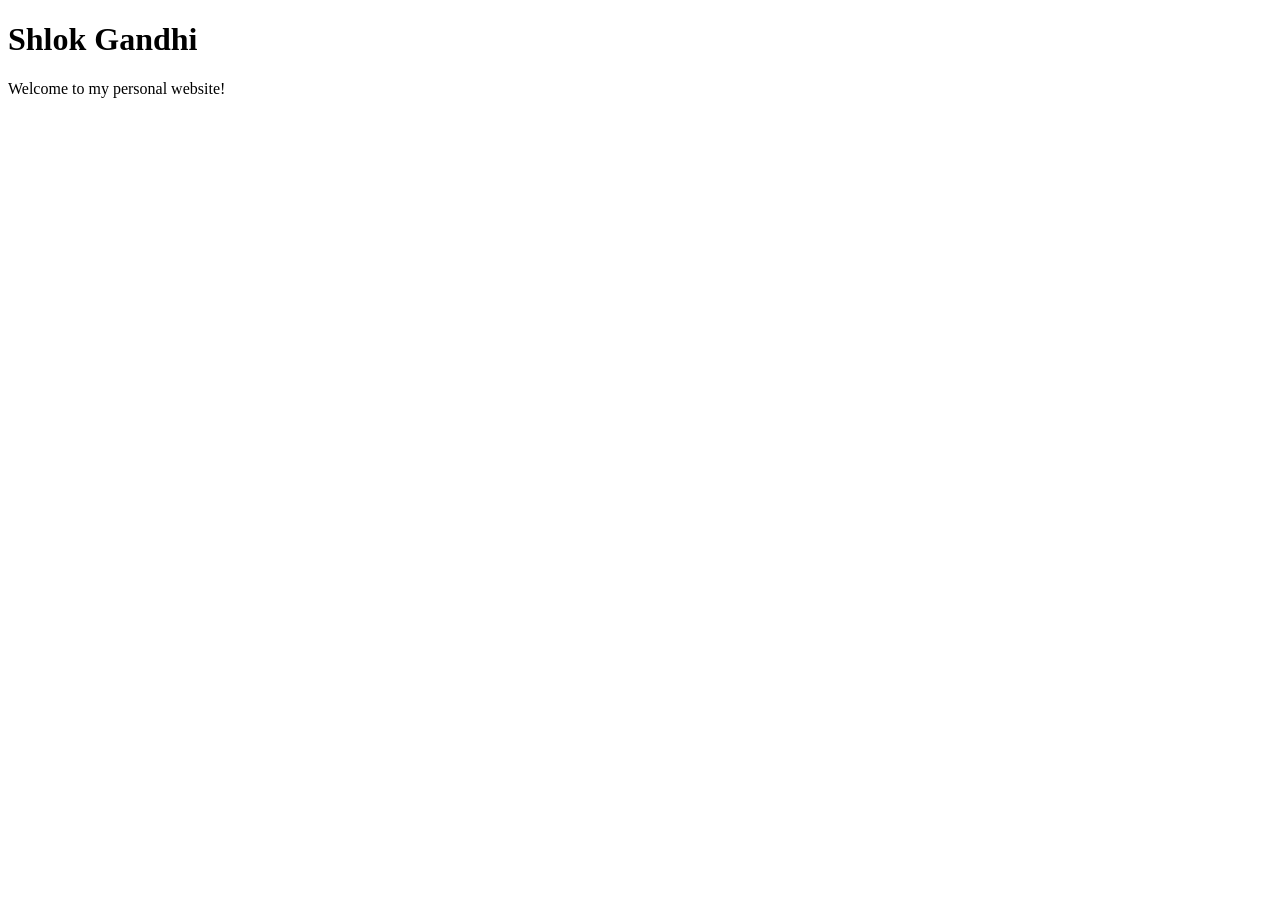
==== docs/index.html @ 64d2976d "Move site into docs" ====
<!DOCTYPE html>
<html lang="en" data-theme="dark">
<head>
  <meta charset="UTF-8" />
  <meta name="viewport" content="width=device-width, initial-scale=1.0" />
  <title>Shlok Gandhi</title>
</head> 

<body>
  <h1>Shlok Gandhi</h1>
  <p>Welcome to my personal website!</p>
</body>
</html>
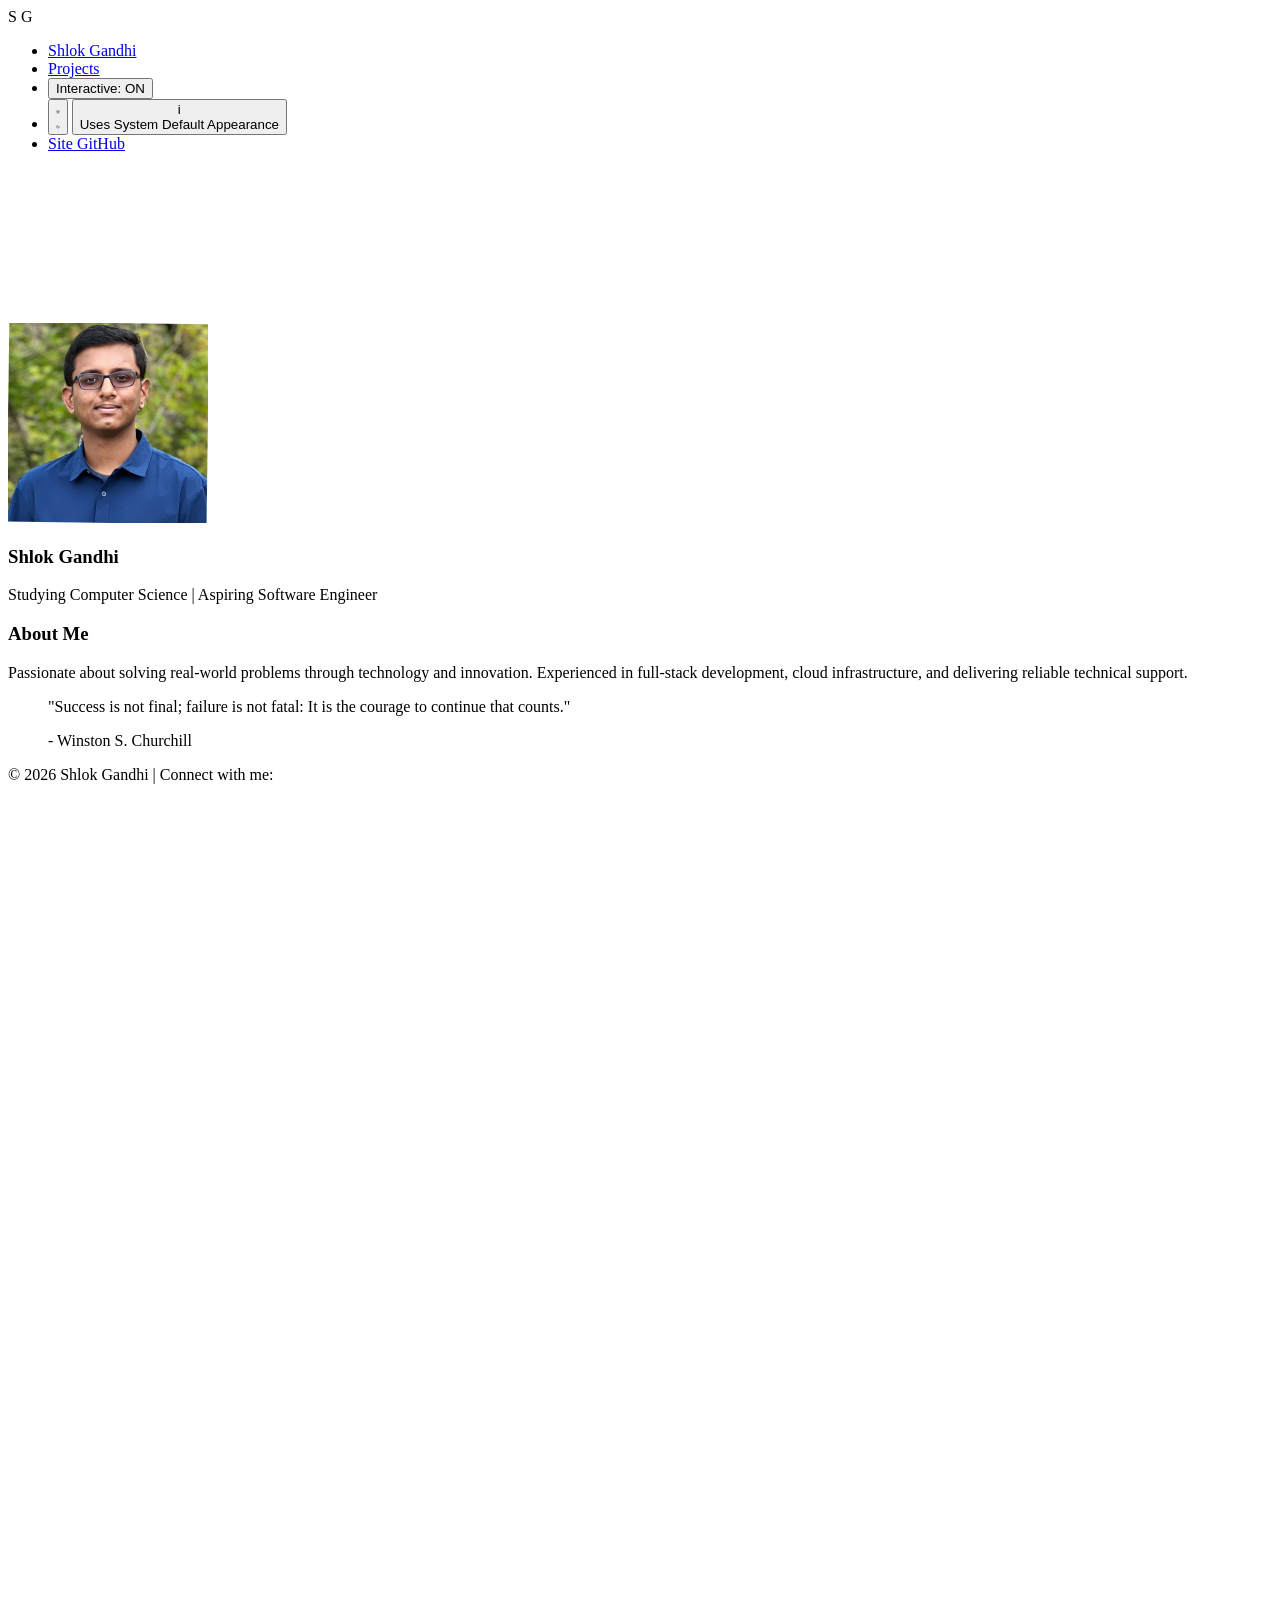
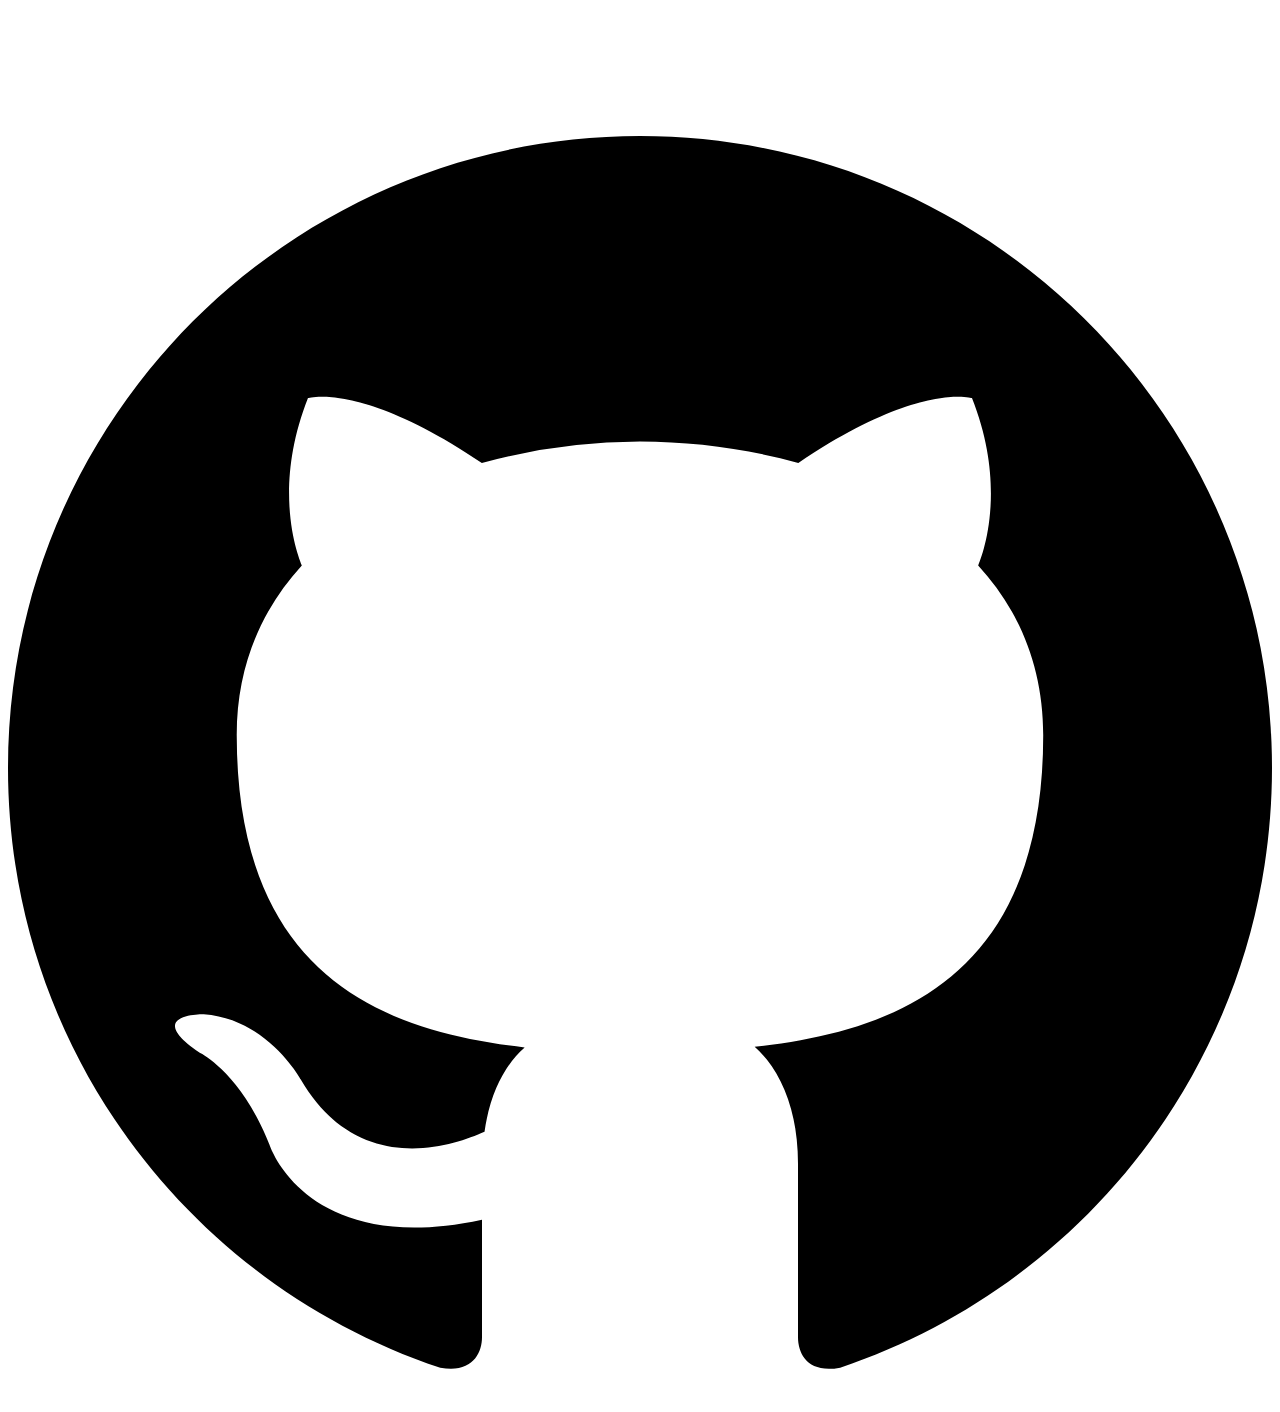
==== commit 1864266c: "update 1 for the website" ====
--- a/docs/index.html
+++ b/docs/index.html
@@ -1,13 +1,153 @@
 <!DOCTYPE html>
-<html lang="en" data-theme="dark">
+<!-- data-theme="light" -->
+<html lang="en" >
 <head>
   <meta charset="UTF-8" />
   <meta name="viewport" content="width=device-width, initial-scale=1.0" />
+  <meta name="color-scheme" content="light dark">
   <title>Shlok Gandhi</title>
+    <!-- Theme sync script (runs immediately, prevents flash) -->
+ <script>
+(() => {
+  const theme = window.matchMedia('(prefers-color-scheme: dark)').matches;
+
+  if (theme) {
+    document.documentElement.setAttribute('data-theme', 'dark');
+  }
+})();
+</script>
+  <link rel="stylesheet" href="./assets/copy_index.css" />
 </head> 
 
-<body>
-  <h1>Shlok Gandhi</h1>
+<body class="about-page">
+
+  <!-- LOADER -->
+  <div id="loader">
+    <div class="loader-letters">
+      <span class="loader-s">S</span>
+      <span class="loader-g">G</span>
+    </div>
+  </div>
+
+  <!-- Nav Bar -->
+  <nav class ="navbar" id="navbar">
+    <ul class="nav-list">
+      <li id="nav-home">
+        <a href="./copy_index.html" title="About Me">
+          Shlok Gandhi</a>
+      </li>
+      <li id="nav-projects">
+        <a href="./copy_projects.html" title="Projects">Projects</a>
+      </li>
+      <li><button class="interactive-toggle" id="interactiveToggle" title="Toggle interactive background"
+        aria-label="Toggle interactive mode">
+        <span class="toggle-text">Interactive: ON</span>
+      </button></li>
+      <!-- THEME TOGGLE (always on top) -->
+      <li class="theme-container">
+        <button class="theme-toggle" id="themeToggle" title="Toggle theme" aria-label="Toggle theme">
+          <svg class="icon-sun" viewBox="0 0 24 24" fill="none" stroke="currentColor" stroke-width="2" stroke-linecap="round" stroke-linejoin="round">
+            <circle cx="12" cy="12" r="5"/>
+            <line x1="12" y1="1" x2="12" y2="3"/><line x1="12" y1="21" x2="12" y2="23"/>
+            <line x1="4.22" y1="4.22" x2="5.64" y2="5.64"/><line x1="18.36" y1="18.36" x2="19.78" y2="19.78"/>
+            <line x1="1" y1="12" x2="3" y2="12"/><line x1="21" y1="12" x2="23" y2="12"/>
+            <line x1="4.22" y1="19.78" x2="5.64" y2="18.36"/><line x1="18.36" y1="5.64" x2="19.78" y2="4.22"/>
+          </svg>
+          <svg class="icon-moon" viewBox="0 0 24 24" fill="none" stroke="currentColor" stroke-width="2" stroke-linecap="round" stroke-linejoin="round">
+            <path d="M21 12.79A9 9 0 1 1 11.21 3 7 7 0 0 0 21 12.79z"/>
+          </svg>
+        </button>
+        <button class="theme-info" id="themeInfo" aria-label="Theme information">
+          <span class="info-icon">i</span>
+          <div class="theme-tooltip">Uses System Default Appearance</div>
+        </button>
+      </li>
+      <li id="nav-repo" class="nav-repo">
+        <a href="https://github.com/shlokgandhi1/shlokgandhi.github.io" title="Repository" target="_blank" rel="noopener noreferrer">Site GitHub</a>
+      </li>
+    </ul>
+  </nav>
+
+  <!-- Main -->
+  <main id="main">
+    <canvas id="bgCanvas"></canvas>
+
+  <!-- hero section -->
+   <section class="hero">
+
+
+    <div class="info-card">
+          <article class="profile-card">
+
+    <div class="profile-content">
+      <div class="profile-img-wrap">
+        <img src="./assets/Shlok Img.png" width="200" height="200" alt="Shlok Gandhi" class="profile-img" />
+      </div>
+
+      <div class="profile-header">
+        <h1 class="profile-name">Shlok Gandhi</h1>
+        <p class="profile-role">Studying Computer Science | Aspiring Software Engineer</p>
+      </div>
+    </div>
+      <h1>About Me</h1>
+      <p class="profile-bio">
+        Passionate about solving real-world problems through technology and innovation.
+        Experienced in full-stack development, cloud infrastructure, and delivering
+        reliable technical support.
+      </p>
+
+
+      <blockquote class="quote">
+        <p>"Success is not final; failure is not fatal: It is the courage to continue that counts."</p>
+        <footer>- Winston S. Churchill</footer>
+      </blockquote>
+    </div>
+
+      </article>
+    </section>
+  </main>
+  <!-- <h1>Shlok Gandhi</h1>
   <p>Welcome to my personal website!</p>
+  <img width="200" height="200" src="./assets/Shlok Img.png" alt="Shlok Gandhi" /> -->
+
+
+<footer class="dock" id="dock">
+  <div class="dock-toggle" id="dockToggle" title="Click to hide/show dock"></div>
+    <div class="dock-shelf hidden" id="dockShelf">
+    <p class="dock-copyright">&copy; 2026 Shlok Gandhi | Connect with me:</p>
+    <div class="dock-item">
+      <a href="https://linkedin.com/in/shlok-gandhi1" target="_blank" rel="noopener noreferrer" title="LinkedIn">
+        <div class="dock-icon dock-icon--linkedin">
+          <svg viewBox="0 0 24 24" fill="#fff" xmlns="http://www.w3.org/2000/svg">
+            <path d="M20.447 20.452h-3.554v-5.569c0-1.328-.027-3.037-1.852-3.037-1.853 0-2.136 1.445-2.136 2.939v5.667H9.351V9h3.414v1.561h.046c.477-.9 1.637-1.85 3.37-1.85 3.601 0 4.267 2.37 4.267 5.455v6.286zM5.337 7.433c-1.144 0-2.063-.926-2.063-2.065 0-1.138.92-2.063 2.063-2.063 1.14 0 2.064.925 2.064 2.063 0 1.139-.925 2.065-2.064 2.065zm1.782 13.019H3.555V9h3.564v11.452zM22.225 0H1.771C.792 0 0 .774 0 1.729v20.542C0 23.227.792 24 1.771 24h20.451C23.2 24 24 23.227 24 22.271V1.729C24 .774 23.2 0 22.222 0h.003z"/>
+          </svg>
+        </div>
+      </a>
+    </div>
+
+    <div class="dock-item">
+      <a href="mailto:shlokgandhi2003@gmail.com" title="Email">
+        <div class="dock-icon dock-icon--email">
+          <svg viewBox="0 0 24 24" fill="#fff" xmlns="http://www.w3.org/2000/svg">
+            <path d="M1.5 8.67v8.58a3 3 0 003 3h15a3 3 0 003-3V8.67l-8.928 5.493a3 3 0 01-3.144 0L1.5 8.67z"/>
+            <path d="M22.5 6.908V6.75a3 3 0 00-3-3h-15a3 3 0 00-3 3v.158l9.714 5.978a1.5 1.5 0 001.572 0L22.5 6.908z"/>
+          </svg>
+        </div>
+      </a>
+    </div>
+
+    <div class="dock-item">
+      <a href="https://github.com/shlokgandhi1" target="_blank" rel="noopener noreferrer" title="GitHub">
+        <div class="dock-icon dock-icon--github">
+          <svg viewBox="0 0 24 24" fill="#000000" xmlns="http://www.w3.org/2000/svg">
+            <path d="M12 0C5.374 0 0 5.373 0 12c0 5.302 3.438 9.8 8.207 11.387.599.111.793-.261.793-.577v-2.234c-3.338.726-4.033-1.416-4.033-1.416-.546-1.387-1.333-1.756-1.333-1.756-1.089-.745.083-.729.083-.729 1.205.084 1.839 1.237 1.839 1.237 1.07 1.834 2.807 1.304 3.492.997.107-.775.418-1.305.762-1.604-2.665-.305-5.467-1.334-5.467-5.931 0-1.311.469-2.381 1.236-3.221-.124-.303-.535-1.524.117-3.176 0 0 1.008-.322 3.301 1.23A11.509 11.509 0 0112 5.803c1.02.005 2.047.138 3.006.404 2.291-1.552 3.297-1.23 3.297-1.23.653 1.653.242 2.874.118 3.176.77.84 1.235 1.911 1.235 3.221 0 4.609-2.807 5.624-5.479 5.921.43.372.823 1.102.823 2.222v3.293c0 .319.192.694.801.576C20.566 21.797 24 17.3 24 12c0-6.627-5.373-12-12-12z"/>
+          </svg>
+        </div>
+      </a>
+    </div>
+  </div>
+
+  <script src="./assets/copy_scripts.js"></script>
+</footer>
 </body>
-</html>
+</html>
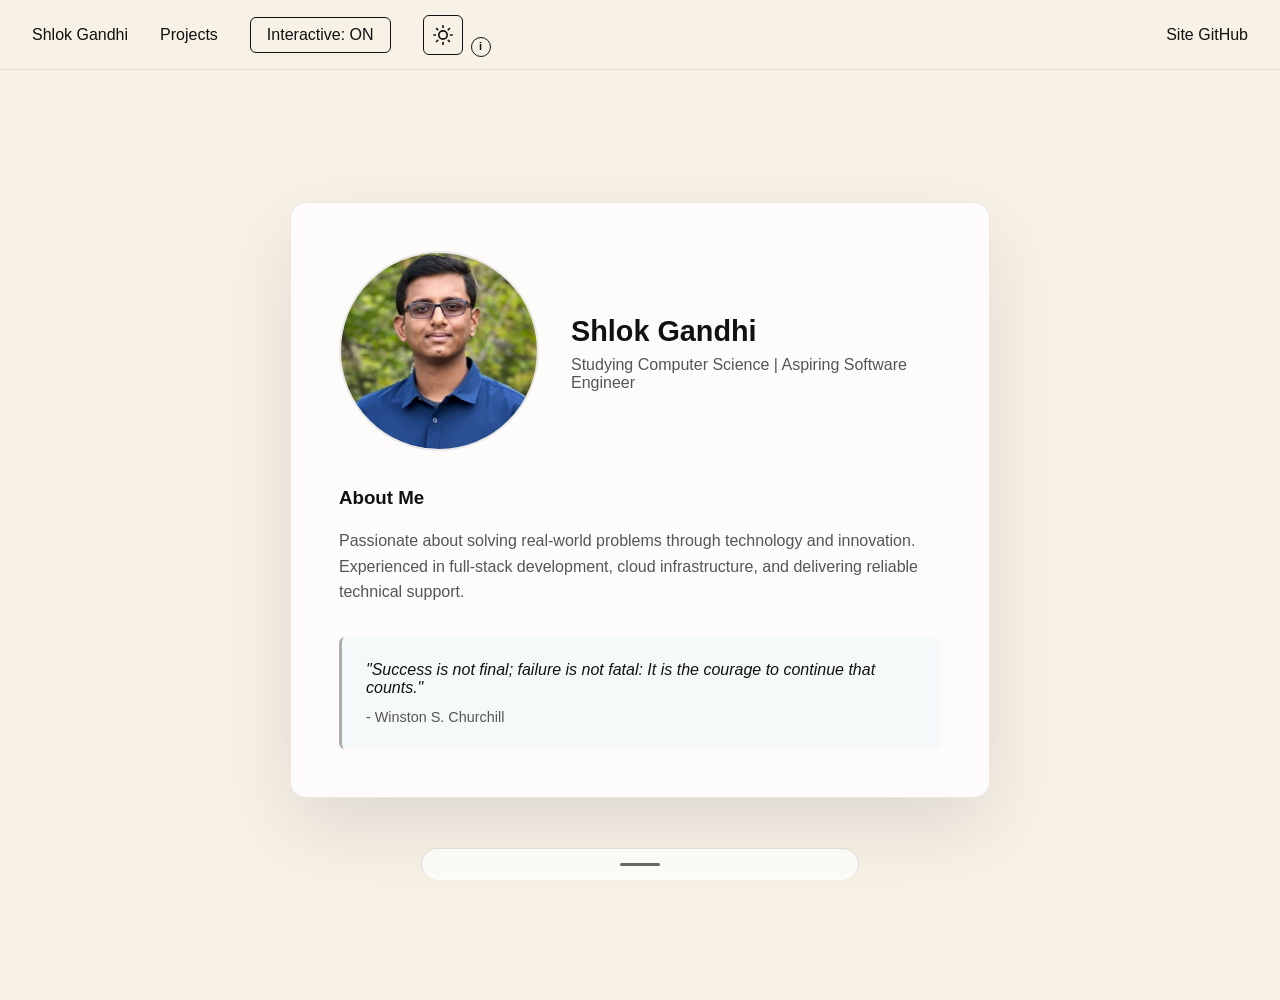
==== commit 52d33f39: "file name changes" ====
--- a/docs/index.html
+++ b/docs/index.html
@@ -16,7 +16,7 @@
   }
 })();
 </script>
-  <link rel="stylesheet" href="./assets/copy_index.css" />
+  <link rel="stylesheet" href="./assets/index.css" />
 </head> 
 
 <body class="about-page">
@@ -33,11 +33,11 @@
   <nav class ="navbar" id="navbar">
     <ul class="nav-list">
       <li id="nav-home">
-        <a href="./copy_index.html" title="About Me">
+        <a href="./index.html" title="About Me">
           Shlok Gandhi</a>
       </li>
       <li id="nav-projects">
-        <a href="./copy_projects.html" title="Projects">Projects</a>
+        <a href="./projects.html" title="Projects">Projects</a>
       </li>
       <li><button class="interactive-toggle" id="interactiveToggle" title="Toggle interactive background"
         aria-label="Toggle interactive mode">
@@ -147,7 +147,7 @@
     </div>
   </div>
 
-  <script src="./assets/copy_scripts.js"></script>
+  <script src="./assets/scripts.js"></script>
 </footer>
 </body>
 </html>
--- a/docs/assets/index.css
+++ b/docs/assets/index.css
@@ -0,0 +1,913 @@
+:root {
+  color-scheme: light;
+  --canvas-text-color: rgba(0, 0, 0, 0.5);
+  --canvas-glow-color: rgba(0, 0, 0, 0.3);
+  --bg:             #F7F1E6;
+  --text:           #111111;
+  --sub:            #555555;
+  --card-bg:        rgba(255, 255, 255, 0.78);
+  --card-border:    rgba(0, 0, 0, 0.08);
+  --tag-bg:         rgba(0, 0, 0, 0.05);
+  --tag-border:     rgba(0, 0, 0, 0.1);
+  --tag-text:       #444444;
+  --dock-bg:        rgba(255, 255, 255, 0.72);
+  --dock-border:    rgba(0, 0, 0, 0.12);
+  --toggle-bg:      #F7F1E6;
+  --shadow-card:    0 30px 80px rgba(0, 0, 0, 0.1);
+  --shadow-dock:    0 8px 36px rgba(0, 0, 0, 0.1);
+  --ring:           rgba(0, 0, 0, 0.12);
+  --font:           'Inter', -apple-system, BlinkMacSystemFont, 'Segoe UI', sans-serif;
+}
+
+[data-theme="dark"] {
+  color-scheme: dark;
+  --canvas-text-color: rgba(255, 255, 255, 0.7);
+  --canvas-glow-color: #E8DFD0;
+  --bg:             #0d0d0d;
+  --text:           #f0f0f0;
+  --sub:            #e0e0e0;
+  --card-bg:        rgba(18, 18, 18, 0.85);
+  --card-border:    rgba(255, 255, 255, 0.08);
+  --tag-bg:         rgba(255, 255, 255, 0.06);
+  --tag-border:     rgba(255, 255, 255, 0.1);
+  --tag-text:       #ffffff;
+  --dock-bg:        rgba(26, 26, 26, 0.72);
+  --dock-border:    rgba(255, 255, 255, 0.1);
+  --toggle-bg:      rgba(26, 26, 26, 0.72);
+  --shadow-card:    0 30px 80px rgba(0, 0, 0, 0.55);
+  --shadow-dock:    0 8px 36px rgba(0, 0, 0, 0.4);
+  --ring:           rgba(255, 255, 255, 0.14);
+  --font:           'Inter', -apple-system, BlinkMacSystemFont, 'Segoe UI', sans-serif;
+}
+
+* {
+  box-sizing: border-box;
+}
+
+html {
+  height: 100%;
+  scroll-behavior: smooth;
+}
+
+body{
+  margin: 0;
+  min-height: 100vh;
+  font-family: var(--font);
+  background-color: var(--bg);
+  color: var(--text);
+  transition: background-color 0.45s ease, color 0.45s ease;
+}
+
+/* body.about-page {
+  overflow: hidden;
+} */
+
+/* canvas */
+#bgCanvas {
+  position: fixed;
+  top: 0;
+  left: 0;
+  width: 100%;
+  height: 100%;
+  pointer-events: none;
+  z-index: 0;
+}
+
+main {
+  width: 100%;
+  margin-top: 100px;
+  position: relative;
+  z-index: 10;
+}
+
+/* loader */
+#loader {
+  position: fixed; 
+  inset: 0;
+  z-index: 9999;
+  background: #F7F1E6;
+  display: flex;
+  align-items: center;
+  justify-content: center;
+  overflow: hidden;
+}
+
+[data-theme="dark"] #loader {
+  background: #0d0d0d;
+  /* color: var(--text) */
+}
+
+.loader-letters {
+  display: flex;
+  align-items: center;
+  gap: 20px;
+}
+
+.loader-s,
+.loader-g {
+  font-family: var(--font);
+  font-weight: 550;
+  font-size: clamp(80px, 14vw, 150px);
+  line-height: 1;
+  color: #111111;
+  display: block;
+  will-change: transform, opacity;
+  letter-spacing: -0.02em;
+}
+
+[data-theme="dark"] .loader-s,
+[data-theme="dark"] .loader-g {
+  color: #f0f0f0;  /* Light text in dark mode */
+}
+
+/* Start off-screen, slide in */
+.loader-s { transform: translateX(-100vw); 
+  animation: slideS 0.75s cubic-bezier(0.22, 1, 0.36, 1) 0.15s forwards;
+ }
+
+.loader-g { 
+  transform: translateX( 100vw); 
+  animation: slideG 0.75s cubic-bezier(0.22, 1, 0.36, 1) 0.15s forwards; 
+}
+
+@keyframes slideS { to { transform: translateX(-5px); } }
+@keyframes slideG { to { transform: translateX( 5px); } }
+
+/* Exit: scale to oblivion */
+.loader-letters.exiting .loader-s { animation: exitS 0.55s cubic-bezier(0.55, 0, 1, 0.45) forwards; }
+.loader-letters.exiting .loader-g { animation: exitG 0.55s cubic-bezier(0.55, 0, 1, 0.45) forwards; }
+
+@keyframes exitS {
+  0%   { transform: translateX(-5px) scale(1);  opacity: 1; }
+  100% { transform: translateX(-5px) scale(28); opacity: 0; }
+}
+@keyframes exitG {
+  0%   { transform: translateX(5px) scale(1);  opacity: 1; }
+  100% { transform: translateX(5px) scale(28); opacity: 0; }
+}
+
+#loader.dissolve { animation: loaderFade 0.45s ease forwards; }
+@keyframes loaderFade { to { opacity: 0; } }
+
+/* navbar */
+.navbar {
+  position: fixed;
+  top: 0;
+  left: 0;
+  right: 0;
+  height: 70px;
+  z-index: 500;
+  background: var(--bg);
+  border-bottom: 1px solid var(--card-border);
+  /* padding: 1rem 2rem; */
+  padding: 0 2rem;
+  display: flex;
+  justify-content: space-between;
+  align-items: center;
+}
+
+[data-theme="dark"] .navbar {
+  background: rgba(13, 13, 13, 0.9);
+}
+
+.nav-list {
+  list-style: none;
+  margin: 0;
+  padding: 0;
+  display: flex;
+  gap: 2rem;
+  align-items: center;
+  width: 100%;
+}
+
+
+.nav-list a {
+  text-decoration: none;
+  color: var(--text);
+  font-weight: 500;
+  transition: color 0.3s ease, text-shadow 0.3s ease;
+  position: relative;
+}
+
+.nav-list a::after {
+  content: '';
+  position: absolute;
+  bottom: -4px;
+  left: 0;
+  width: 0;
+  height: 2px;
+  background: var(--canvas-glow-color);
+  transition: width 0.3s ease;
+}
+
+.nav-list a:hover::after {
+  width: 100%;
+}
+
+.nav-list a.active {
+  color: var(--canvas-glow-color);
+}
+
+[data-theme="dark"] .nav-list a::after, .nav-list a:hover::after, .nav-list a.active {
+  color: var(--text);
+}
+
+.nav-repo {
+  margin-left: auto;
+}
+
+.interactive-toggle {
+  background: none;
+  color: inherit;
+  font: inherit;
+  border: 1px solid var(--text);
+  padding: 0.5rem 1rem;
+  border-radius: 6px;
+  cursor: pointer;
+  transition: border-color 0.1s ease;
+}
+
+[data-theme="dark"] .interactive-toggle:hover {
+  border-color: var(--canvas-glow-color);
+  color: var(--canvas-glow-color);
+  box-shadow: 0 0 12px rgba(0, 0, 0, 0.2);
+}
+
+[data-theme="light"] .interactive-toggle:hover {
+  border-color: var(--text);
+  color: var(--text);
+  box-shadow: 0 0 12px rgba(255, 255, 255, 0.2);
+}
+
+.interactive-toggle.active {
+  background: rgba(100, 200, 255, 0.1);
+  border-color: var(--canvas-glow-color);
+}
+
+.theme-toggle {
+  background: none;
+  border: 1px solid var(--text);
+  color: var(--text);
+  width: 40px;
+  height: 40px;
+  border-radius: 6px;
+  cursor: pointer;
+  display: flex;
+  align-items: center;
+  justify-content: center;
+  transition: all 0.3s ease;
+  padding: 0;
+}
+
+/* for light mode */
+.theme-toggle:hover {
+  border-color: var(--canvas-glow-color);
+  /* color: var(--canvas-glow-color); */
+  /* border-color: var(--text); */
+  /* color: #000000; */
+  box-shadow: 0 0 12px rgba(255, 255, 255, 0.2);
+}
+
+[data-theme="dark"] .theme-toggle:hover {
+  border-color: var(--canvas-glow-color);
+  color: var(--canvas-glow-color);
+  box-shadow: 0 0 12px rgba(0, 0, 0, 0.2);
+}
+
+.theme-toggle svg {
+  width: 20px;
+  height: 20px;
+}
+
+.icon-sun {
+  display: block;
+}
+
+.icon-moon {
+  display: none;
+}
+
+[data-theme="dark"] .icon-sun {
+  display: none;
+}
+
+[data-theme="dark"] .icon-moon {
+  display: block;
+}
+
+.theme-container {
+  position: relative;
+  display: flex;
+  align-items: center;
+  gap: 0.5rem;
+}
+
+.theme-info {
+  background: none;
+  border: 1px solid var(--text);
+  color: var(--text);
+  width: 20px;
+  height: 20px;
+  border-radius: 50%;
+  cursor: pointer;
+  display: flex;
+  align-items: center;
+  justify-content: center;
+  transition: all 0.3s ease;
+  padding: 0;
+  font-size: 11px;
+  font-weight: 600;
+  line-height: 1;
+  position: relative;
+  margin-top: 1.5rem;
+}
+
+.theme-info:hover {
+  border-color: var(--canvas-glow-color);
+  box-shadow: 0 0 12px rgba(255, 255, 255, 0.2);
+}
+
+[data-theme="dark"] .theme-info:hover {
+  border-color: var(--canvas-glow-color);
+  color: var(--canvas-glow-color);
+  box-shadow: 0 0 12px rgba(0, 0, 0, 0.2);
+}
+
+.info-icon {
+  display: inline-block;
+}
+
+.theme-tooltip {
+  position: absolute;
+  bottom: 100%;
+  left: 50%;
+  transform: translateX(8%) translateY(99%);
+  background: var(--text);
+  color: var(--bg);
+  padding: 0.5rem 0.75rem;
+  border-radius: 4px;
+  font-size: 12px;
+  font-weight: 500;
+  white-space: nowrap;
+  pointer-events: none;
+  opacity: 0;
+  transition: opacity 0.3s ease;
+  margin-bottom: 0.5rem;
+  z-index: 1000;
+}
+
+.theme-info.active .theme-tooltip {
+  opacity: 1;
+}
+
+.theme-tooltip::after {
+  content: '';
+  /* position: absolute; */
+  /* top: 100%; */
+  /* left: 50%; */
+  /* transform: translateX(-50%); */
+  border: 4px solid transparent;
+  border-top-color: var(--text);
+}
+
+/* Hero Section */
+.hero {
+  display: flex;
+  justify-content: center;
+  align-items: center;
+  min-height: calc(100vh - 100px);
+  padding: 2rem;
+  z-index: 10;
+}
+
+.info-card{
+  width: 100%;
+  max-width: 700px;
+  background: var(--card-bg);
+  border: 1px solid var(--card-border);
+  border-radius: 16px;
+  padding: 3rem;
+  /* margin: 2rem auto; */
+  /* position: relative;*/
+  z-index: 10; 
+  box-shadow: var(--shadow-card);
+  /* transition: background 0.45s, border-color 0.45s; */
+}
+
+.profile-card {
+  margin: 0;
+}
+
+.profile-content {
+  display: flex;
+  gap: 2rem;
+  align-items: center;
+  /* justify-content: center; */
+  margin-bottom: 2rem;
+}
+
+.profile-img-wrap {
+  flex-shrink: 0;
+}
+
+/* Profile & My image - round */
+.profile-img {
+    border-radius: 50%;
+    border: 2px solid var(--card-border);
+    object-fit: cover;
+}
+
+.profile-header {
+  flex: 1;
+}
+
+.profile-name {
+  margin: 0 0 0.5rem 0;
+  font-size: 1.8rem;
+  color: var(--text);
+  font-weight: 700;
+}
+
+.profile-role {
+  margin: 0;
+  font-size: 1rem;
+  color: var(--sub);
+  font-weight: 500;
+}
+
+.profile-bio {
+  color: var(--sub);
+  line-height: 1.6;
+  margin: 1rem 0;
+}
+
+/* quote */
+.quote {
+  margin: 2rem 0 0 0;
+  padding: 1.5rem;
+  border-left: 3px solid var(--canvas-glow-color);
+  background: rgba(100, 200, 255, 0.05);
+  font-style: italic;
+  border-radius: 6px;
+  /* color: var(--sub); */
+  /* text-align: center; */
+}
+
+.quote p {
+  margin: 0 0 0.75rem 0;
+  /* font-size: 1.1rem;
+  line-height: 1.6; */
+  color: var(--text);
+}
+
+.quote footer {
+  font-size: 0.9rem;
+  color: var(--sub);
+  font-style: normal;
+}
+
+/* Dock */
+.dock {
+  display: flex;
+  flex-direction: column;
+  position: fixed;
+  bottom: 18px;
+  left: 50%;
+  transform: translateX(-50%);
+  z-index: 100;
+  opacity: 0;
+  transition: opacity 0.6s ease, transform 0.6s cubic-bezier(0.22, 1, 0.36, 1);
+}
+
+body.loaded .dock {
+  opacity: 1;
+  transform: translateX(-50%) translateY(0);
+}
+
+.dock-toggle {
+  width: 100%;
+  height: 32px;
+  background: var(--dock-bg);
+  border-left: 1px solid var(--dock-border);
+  border-right: 1px solid var(--dock-border);
+  border-top: 1px solid var(--dock-border);
+  border-bottom: none;
+  border-radius: 22px 22px 0 0;
+  cursor: grab;
+  display: flex;
+  align-items: center;
+  justify-content: center;
+  transition: background-color 0.2s ease, border-radius 0.3s ease;
+  flex-shrink: 0;
+  box-sizing: border-box;
+}
+
+[data-theme="dark"] .dock-toggle:hover {
+  background: rgba(26, 26, 26, 0.95);
+}
+
+.dock-toggle:hover {
+  background: rgba(237, 230, 219, 0.95);
+}
+
+.dock-toggle::before {
+  content: '';
+  display: inline-block;
+  width: 40px;
+  height: 3px;
+  background: var(--sub);
+  border-radius: 2px;
+  opacity: 0.9;
+}
+
+/* [data-theme="dark"] .dock-toggle::before {
+  opacity: 0.4;
+} */
+
+.dock-shelf {
+  display: flex;
+  flex-wrap: nowrap;
+  align-items: center;
+  justify-content: center;
+  gap: 12px;
+  background: var(--dock-bg);
+  -webkit-backdrop-filter: blur(24px);
+  backdrop-filter: blur(24px);
+  border-left: 1px solid var(--dock-border);
+  border-right: 1px solid var(--dock-border);
+  border-bottom: 1px solid var(--dock-border);
+  border-top: 1px solid var(--dock-border);
+  border-radius: 0 0 22px 22px;
+  padding: 12px 16px;
+  box-shadow: var(--shadow-dock);
+  transition: max-height 0.3s ease, opacity 0.3s ease, padding 0.3s ease, visibility 0.3s ease, overflow 0.3s ease;
+  max-height: 200px;
+  opacity: 1;
+  visibility: visible;
+  width: 100%;
+  box-sizing: border-box;
+  overflow: hidden;
+}
+
+.dock-shelf.hidden {
+  max-height: 0;
+  opacity: 0;
+  padding: 0 16px;
+  visibility: hidden;
+  overflow: hidden;
+}
+
+.dock-item {
+  position: relative;
+  display: flex;
+  flex-direction: column;
+  align-items: center;
+  justify-content: center;
+  flex-shrink: 0;
+  width: 36px;
+  height: 36px;
+}
+
+.dock-item a {
+  display: flex;
+  align-items: center;
+  justify-content: center;
+  text-decoration: none;
+  line-height: 0;
+  width: 36px;
+  height: 36px;
+  padding: 0;
+}
+
+.dock-copyright {
+  font-size: 0.9rem;
+  color: var(--sub);
+  margin: 0;
+  padding: 0;
+  white-space: nowrap;
+  flex-shrink: 0;
+}
+
+.dock-icon {
+  width: 36px; height: 36px;
+  margin: 0;
+  border-radius: 10px;
+  display: flex;
+  align-items: center;
+  justify-content: center;
+  cursor: pointer;
+  transform-origin: bottom center;
+  transition: transform 0.12s cubic-bezier(0.34, 1.56, 0.64, 1);
+  will-change: transform;
+  -webkit-font-smoothing: antialiased;
+}
+
+.dock-icon:hover {
+  transform: scale(1.2) translateY(-4px);
+}
+
+/* Dock icon brand backgrounds */
+.dock-icon--linkedin { background: #0A66C2; }
+.dock-icon--email    { background: linear-gradient(145deg, #EA4335 0%, #c5221f 100%); }
+[data-theme="dark"] .dock-icon--github {
+  background: #ffffff;
+}
+
+[data-theme="dark"] .dock-icon--github svg {
+  fill: #000000;
+}
+
+.dock-icon--github {
+  background: #000000;
+}
+
+.dock-icon--github svg {
+  fill: #ffffff;
+}
+
+.dock-icon svg {
+  width: 58%; height: 58%;
+  display: block;
+  pointer-events: none;
+}
+
+/* Tooltip label above each dock icon */
+.dock-label {
+  position: absolute;
+  bottom: calc(100% + 12px);
+  left: 50%;
+  transform: translateX(-50%);
+  background: rgba(16, 16, 16, 0.9);
+  color: #eeeeee;
+  font-size: 0.68rem;
+  font-weight: 500;
+  padding: 4px 10px;
+  border-radius: 8px;
+  white-space: nowrap;
+  opacity: 0;
+  pointer-events: none;
+  transition: opacity 0.15s ease;
+  -webkit-backdrop-filter: blur(8px);
+  backdrop-filter: blur(8px);
+}
+
+.dock-item:hover .dock-label {
+  opacity: 1; 
+  transition-delay: 0.1s;
+}
+
+/* Dock icon brand backgrounds */
+/* .dock-icon--linkedin { background: #0A66C2; }
+.dock-icon--email    { background: linear-gradient(145deg, #EA4335 0%, #c5221f 100%); }
+[data-theme="light"] .dock-icon--github {
+  background: #ffffff;
+}
+
+[data-theme="light"] .dock-icon--github svg {
+  fill: #000000;
+}
+
+[data-theme="dark"] .dock-icon--github {
+  background: #000000;
+}
+
+[data-theme="dark"] .dock-icon--github svg {
+  fill: #ffffff;
+} */
+
+.dock-icon svg {
+  width: 58%; height: 58%;
+  display: block;
+  pointer-events: none;
+}
+
+/* Tooltip label above each dock icon */
+/* .dock-label {
+  position: absolute;
+  bottom: calc(100% + 12px);
+  left: 50%;
+  transform: translateX(-50%);
+  background: rgba(16, 16, 16, 0.9);
+  color: #eeeeee;
+  font-size: 0.68rem;
+  font-weight: 500;
+  padding: 4px 10px;
+  border-radius: 8px;
+  white-space: nowrap;
+  opacity: 0;
+  pointer-events: none;
+  transition: opacity 0.15s ease;
+  -webkit-backdrop-filter: blur(8px);
+  backdrop-filter: blur(8px);
+} */
+
+/* .dock-item:hover .dock-label {
+  opacity: 1; 
+  transition-delay: 0.1s;
+}  */
+
+/* projects section */
+.projects-section {
+  padding: 4rem 2rem;
+  background: var(--bg);
+}
+
+.projects-section h2 {
+  text-align: center;
+  font-size: 2rem;
+  margin-bottom: 3rem;
+  color: var(--text);
+}
+
+.projects-grid {
+  display: grid;
+  grid-template-columns: repeat(2, 1fr);
+  gap: 2rem;
+  padding: 2rem;
+  max-width: 1200px;
+  margin: 0 auto;
+}
+
+.project-card {
+  display: flex;
+  flex-direction: column;
+  background: var(--card-bg);
+  border: 1px solid var(--card-border);
+  border-radius: 12px;
+  position: relative;
+  z-index: 200;
+  overflow: hidden;
+  box-shadow: var(--shadow-card);
+  transition: transform 0.3s ease, box-shadow 0.3s ease;
+}
+
+.project-card:hover {
+  transform: translateY(-4px);
+  box-shadow: 0 12px 24px rgba(0, 0, 0, 0.3);
+}
+
+.project-image {
+  width: 100%;
+  height: auto;
+  aspect-ratio: 16 / 9;
+  background: linear-gradient(135deg, var(--card-bg), rgba(255, 255, 255, 0.05));
+  display: flex;
+  align-items: center;
+  justify-content: center;
+  overflow: hidden;
+}
+
+.project-image img {
+  width: 100%;
+  height: 100%;
+  object-fit: contain;
+  background-color: rgba(0, 0, 0, 0.2);
+}
+
+.project-image2 img {
+  width: 100%;
+  height: 100%;
+  object-fit: contain;
+  background-color: rgba(0, 0, 0, 0.2);
+}
+
+.project-image3 img {
+  width: 100%;
+  height: 100%;
+  object-fit: contain;
+  background-color: rgba(0, 0, 0, 0.2);
+}
+
+.project-image4 img {
+  width: 100%;
+  height: 100%;
+  object-fit: contain;
+  background-color: rgba(0, 0, 0, 0.2);
+}
+
+.project-image5 img {
+  width: 100%;
+  height: 100%;
+  object-fit: contain;
+  background-color: rgba(0, 0, 0, 0.2);
+}
+
+.project-content {
+  padding: 1.5rem;
+  display: flex;
+  flex-direction: column;
+  flex-grow: 1;
+}
+
+.project-content h3 {
+  font-size: 1.25rem;
+  margin: 0 0 0.75rem 0;
+  color: var(--text);
+}
+
+.project-summary {
+  font-size: 0.9rem;
+  line-height: 1.5;
+  color: var(--sub);
+  margin: 0 0 1rem 0;
+  flex-grow: 0;
+}
+
+.project-tools {
+  display: flex;
+  flex-wrap: wrap;
+  gap: 6px;
+  margin-bottom: 1rem;
+}
+
+.project-tools span {
+  background: var(--tag-bg);
+  border: 1px solid var(--tag-border);
+  color: var(--tag-text);
+  padding: 4px 10px;
+  border-radius: 16px;
+  font-size: 0.75rem;
+  font-weight: 500;
+}
+
+.project-link {
+  color: inherit;
+  text-decoration: none;
+  font-weight: 600;
+  font-size: 1.5rem;
+  border-bottom: 2px solid var(--text);
+  display: inline-block;
+  width: fit-content;
+  margin-top: auto;
+  transition: color 0.2s ease;
+}
+
+.project-link:hover {
+  color: var(--sub);
+}
+
+/* Responsive */
+@media (max-width: 768px) {
+  .navbar {
+    padding: 0 1rem;
+    height: 60px;
+  }
+
+  .nav-list {
+    gap: 1rem;
+    font-size: 0.9rem;
+  }
+
+  .info-card {
+    padding: 2rem;
+    margin: 2rem;
+  }
+
+  .profile-content {
+    flex-direction: column;
+    gap: 1rem;
+    text-align: center;
+  }
+
+  .profile-img {
+    width: 100px;
+    height: 100px;
+  }
+
+  .profile-name {
+    font-size: 1.5rem;
+  }
+
+  main {
+    margin-top: 60px;
+  }
+
+  .hero {
+    min-height: calc(100vh - 60px);
+    padding: 1rem;
+  }
+
+  .interactive-toggle {
+    display: none;
+  }
+
+  .projects-grid {
+    grid-template-columns: 1fr;
+    padding: 1rem;
+    gap: 1.5rem;
+    max-width: 100%;
+  }
+
+  .project-card {
+    margin: 0 auto;
+    max-width: 100%;
+  }
+}
+
+@media (prefers-reduced-motion: reduce) {
+  * {
+    animation-duration: 0.01ms !important;
+    animation-iteration-count: 1 !important;
+    transition-duration: 0.01ms !important;
+  }
+}
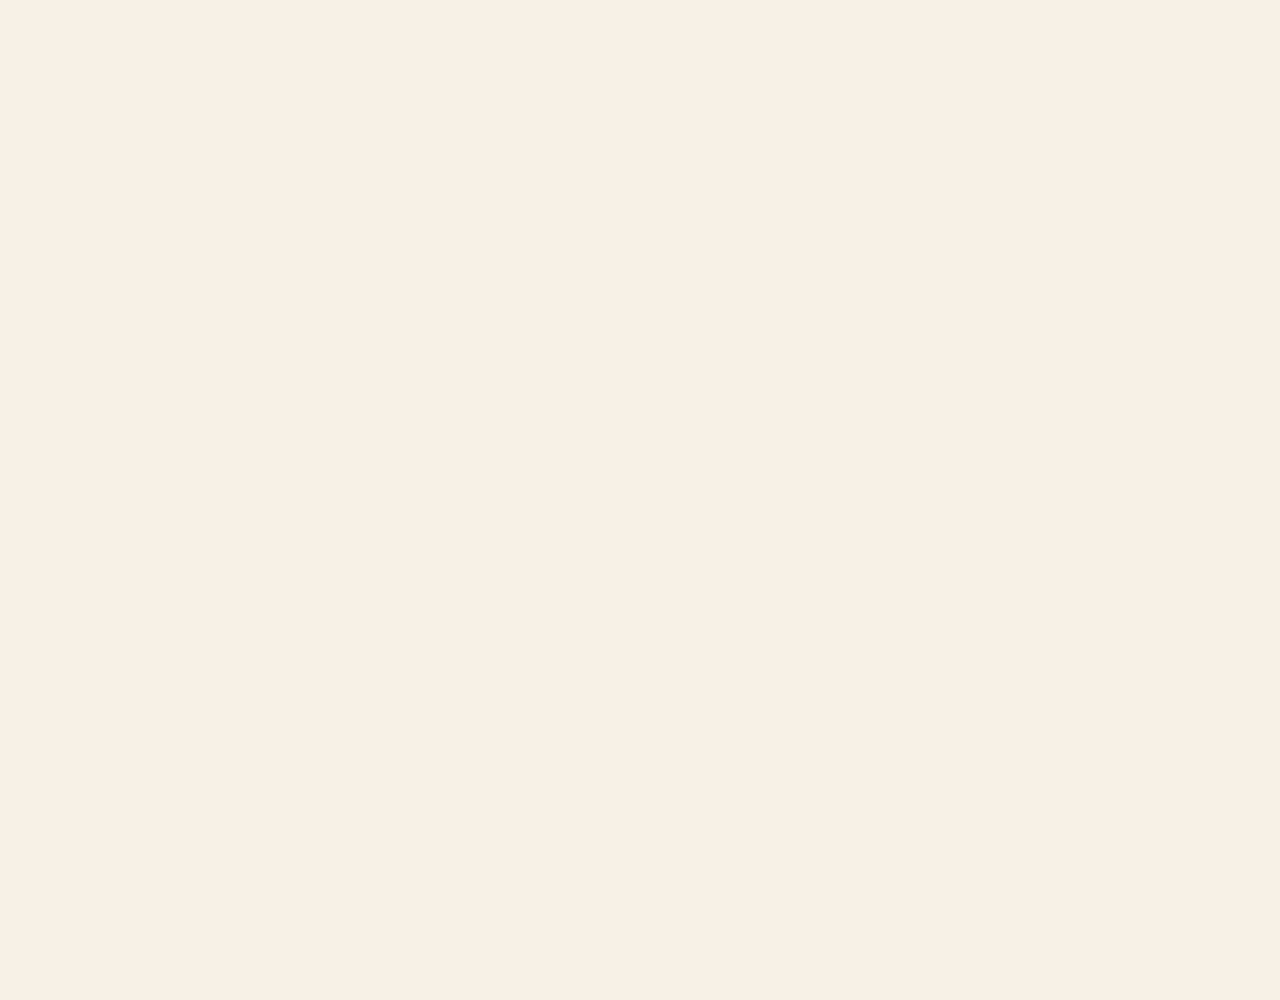
==== commit 8488d94e: "clean up index files and rename images" ====
--- a/docs/index.html
+++ b/docs/index.html
@@ -33,11 +33,11 @@
   <nav class ="navbar" id="navbar">
     <ul class="nav-list">
       <li id="nav-home">
-        <a href="./index.html" title="About Me">
+        <a href="./" title="About Me">
           Shlok Gandhi</a>
       </li>
       <li id="nav-projects">
-        <a href="./projects.html" title="Projects">Projects</a>
+        <a href="projects/" title="Projects">Projects</a>
       </li>
       <li><button class="interactive-toggle" id="interactiveToggle" title="Toggle interactive background"
         aria-label="Toggle interactive mode">
@@ -81,7 +81,7 @@
 
     <div class="profile-content">
       <div class="profile-img-wrap">
-        <img src="./assets/Shlok Img.png" width="200" height="200" alt="Shlok Gandhi" class="profile-img" />
+        <img src="./assets/shlok-img.png" width="200" height="200" alt="Shlok Gandhi" class="profile-img" />
       </div>
 
       <div class="profile-header">
@@ -106,9 +106,6 @@
       </article>
     </section>
   </main>
-  <!-- <h1>Shlok Gandhi</h1>
-  <p>Welcome to my personal website!</p>
-  <img width="200" height="200" src="./assets/Shlok Img.png" alt="Shlok Gandhi" /> -->
 
 
 <footer class="dock" id="dock">
--- a/docs/assets/index.css
+++ b/docs/assets/index.css
@@ -58,10 +58,6 @@
   transition: background-color 0.45s ease, color 0.45s ease;
 }
 
-/* body.about-page {
-  overflow: hidden;
-} */
-
 /* canvas */
 #bgCanvas {
   position: fixed;
@@ -262,9 +258,6 @@
 /* for light mode */
 .theme-toggle:hover {
   border-color: var(--canvas-glow-color);
-  /* color: var(--canvas-glow-color); */
-  /* border-color: var(--text); */
-  /* color: #000000; */
   box-shadow: 0 0 12px rgba(255, 255, 255, 0.2);
 }
 
@@ -362,10 +355,6 @@
 
 .theme-tooltip::after {
   content: '';
-  /* position: absolute; */
-  /* top: 100%; */
-  /* left: 50%; */
-  /* transform: translateX(-50%); */
   border: 4px solid transparent;
   border-top-color: var(--text);
 }
@@ -519,10 +508,6 @@
   border-radius: 2px;
   opacity: 0.9;
 }
-
-/* [data-theme="dark"] .dock-toggle::before {
-  opacity: 0.4;
-} */
 
 .dock-shelf {
   display: flex;
@@ -656,56 +641,6 @@
   transition-delay: 0.1s;
 }
 
-/* Dock icon brand backgrounds */
-/* .dock-icon--linkedin { background: #0A66C2; }
-.dock-icon--email    { background: linear-gradient(145deg, #EA4335 0%, #c5221f 100%); }
-[data-theme="light"] .dock-icon--github {
-  background: #ffffff;
-}
-
-[data-theme="light"] .dock-icon--github svg {
-  fill: #000000;
-}
-
-[data-theme="dark"] .dock-icon--github {
-  background: #000000;
-}
-
-[data-theme="dark"] .dock-icon--github svg {
-  fill: #ffffff;
-} */
-
-.dock-icon svg {
-  width: 58%; height: 58%;
-  display: block;
-  pointer-events: none;
-}
-
-/* Tooltip label above each dock icon */
-/* .dock-label {
-  position: absolute;
-  bottom: calc(100% + 12px);
-  left: 50%;
-  transform: translateX(-50%);
-  background: rgba(16, 16, 16, 0.9);
-  color: #eeeeee;
-  font-size: 0.68rem;
-  font-weight: 500;
-  padding: 4px 10px;
-  border-radius: 8px;
-  white-space: nowrap;
-  opacity: 0;
-  pointer-events: none;
-  transition: opacity 0.15s ease;
-  -webkit-backdrop-filter: blur(8px);
-  backdrop-filter: blur(8px);
-} */
-
-/* .dock-item:hover .dock-label {
-  opacity: 1; 
-  transition-delay: 0.1s;
-}  */
-
 /* projects section */
 .projects-section {
   padding: 4rem 2rem;
@@ -757,34 +692,11 @@
   overflow: hidden;
 }
 
-.project-image img {
-  width: 100%;
-  height: 100%;
-  object-fit: contain;
-  background-color: rgba(0, 0, 0, 0.2);
-}
-
-.project-image2 img {
-  width: 100%;
-  height: 100%;
-  object-fit: contain;
-  background-color: rgba(0, 0, 0, 0.2);
-}
-
-.project-image3 img {
-  width: 100%;
-  height: 100%;
-  object-fit: contain;
-  background-color: rgba(0, 0, 0, 0.2);
-}
-
-.project-image4 img {
-  width: 100%;
-  height: 100%;
-  object-fit: contain;
-  background-color: rgba(0, 0, 0, 0.2);
-}
-
+.project-image img,
+.project-image1 img,
+.project-image2 img,
+.project-image3 img,
+.project-image4 img,
 .project-image5 img {
   width: 100%;
   height: 100%;
@@ -858,6 +770,11 @@
     font-size: 0.9rem;
   }
 
+  .theme-tooltip {
+    font-size: 10px;
+    /* padding: 0.4rem 0.6rem; */
+  }
+
   .info-card {
     padding: 2rem;
     margin: 2rem;
@@ -902,6 +819,103 @@
     margin: 0 auto;
     max-width: 100%;
   }
+
+   .dock {
+    bottom: 10px;
+    width: clamp(120px, calc(100vw - 16px), 350px);
+  }
+ 
+  .dock-toggle {
+    height: 28px;
+    border-radius: 18px 18px 0 0;
+  }
+ 
+  .dock-toggle::before {
+    width: 26px;
+    height: 2px;
+  }
+ 
+  .dock-shelf {
+    flex-wrap: wrap;
+    gap: 8px;
+    padding: 8px 10px;
+    max-height: 160px;
+    border-radius: 0 0 18px 18px;
+  }
+ 
+  .dock-shelf.hidden {
+    padding: 0 10px;
+    border-radius: 0 0 18px 18px;
+  }
+ 
+  .dock-copyright {
+    display: block;
+    flex: 1 0 100%;
+    text-align: center;
+    font-size: 0.8rem;
+    line-height: 1.2;
+    white-space: normal;
+    overflow-wrap: anywhere;
+    min-width: 0;
+  }
+ 
+  .dock-item {
+    width: 30px;
+    height: 30px;
+  }
+ 
+  .dock-item a,
+  .dock-icon {
+    width: 30px;
+    height: 30px;
+  }
+ 
+  .dock-icon svg {
+    width: 60%;
+    height: 60%;
+  }
+}
+
+/* Extra safety for very small screens: force icons-only dock */
+@media (max-width: 420px) {
+  .dock {
+    width: clamp(110px, calc(100vw - 16px), 300px);
+    bottom: 8px;
+  }
+ 
+  .dock-toggle {
+    height: 26px;
+    border-radius: 16px 16px 0 0;
+  }
+ 
+  .dock-toggle::before {
+    width: 24px;
+    height: 2px;
+  }
+ 
+  .dock-shelf {
+    max-height: 140px;
+    padding: 7px 8px;
+    border-radius: 0 0 16px 16px;
+    gap: 6px;
+  }
+ 
+  .dock-shelf.hidden {
+    padding: 0 8px;
+    border-radius: 0 0 16px 16px;
+  }
+ 
+  .dock-item,
+  .dock-item a,
+  .dock-icon {
+    width: 28px;
+    height: 28px;
+  }
+ 
+  .dock-icon svg {
+    width: 60%;
+    height: 60%;
+  }
 }
 
 @media (prefers-reduced-motion: reduce) {
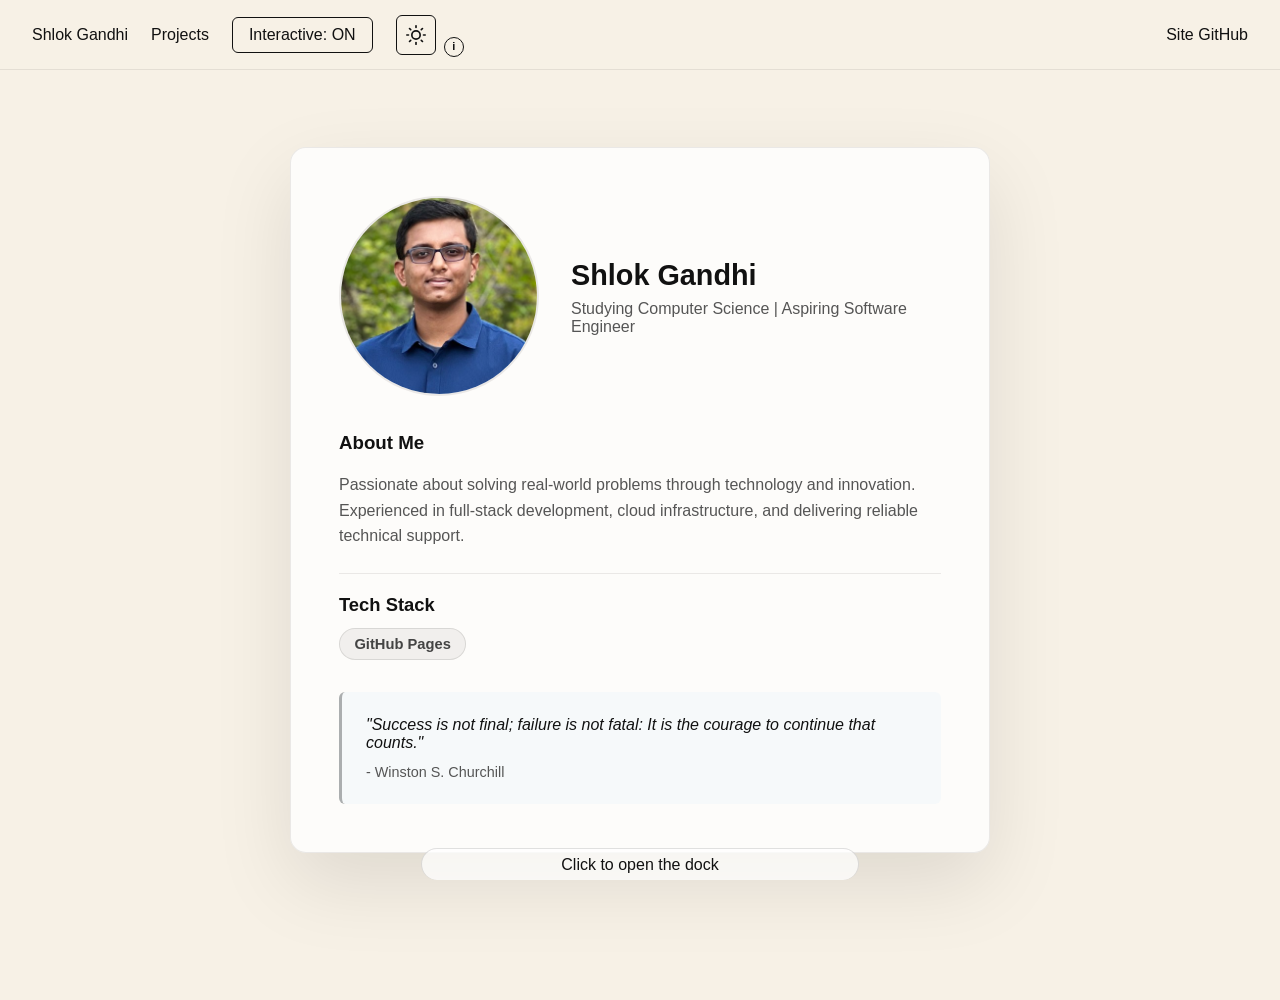
==== commit 1b1f435b: "interactive feature changes, dock label, clean up comments" ====
--- a/docs/index.html
+++ b/docs/index.html
@@ -1,5 +1,4 @@
 <!DOCTYPE html>
-<!-- data-theme="light" -->
 <html lang="en" >
 <head>
   <meta charset="UTF-8" />
@@ -96,6 +95,13 @@
         reliable technical support.
       </p>
 
+      <section class="tech-stack-section" aria-labelledby="tech-stack-title">
+        <h2 id="tech-stack-title">Tech Stack</h2>
+        <ul class="tech-stack-list">
+          <li>GitHub Pages</li>
+        </ul>
+      </section>
+
 
       <blockquote class="quote">
         <p>"Success is not final; failure is not fatal: It is the courage to continue that counts."</p>
@@ -109,7 +115,8 @@
 
 
 <footer class="dock" id="dock">
-  <div class="dock-toggle" id="dockToggle" title="Click to hide/show dock"></div>
+  <button type="button" class="dock-toggle" id="dockToggle" title="Click here to open the dock" 
+  aria-controls="dockShelf" aria-expanded="false" aria-label="Toggle dock">Click to open dock</button>
     <div class="dock-shelf hidden" id="dockShelf">
     <p class="dock-copyright">&copy; 2026 Shlok Gandhi | Connect with me:</p>
     <div class="dock-item">
--- a/docs/assets/index.css
+++ b/docs/assets/index.css
@@ -90,7 +90,6 @@
 
 [data-theme="dark"] #loader {
   background: #0d0d0d;
-  /* color: var(--text) */
 }
 
 .loader-letters {
@@ -155,8 +154,7 @@
   z-index: 500;
   background: var(--bg);
   border-bottom: 1px solid var(--card-border);
-  /* padding: 1rem 2rem; */
-  padding: 0 2rem;
+  padding: 0 clamp(1rem, 3vw, 2rem);
   display: flex;
   justify-content: space-between;
   align-items: center;
@@ -171,9 +169,14 @@
   margin: 0;
   padding: 0;
   display: flex;
-  gap: 2rem;
+  flex-wrap: wrap;
+  gap: clamp(0.75rem, 1.8vw, 2rem);
   align-items: center;
   width: 100%;
+}
+
+.nav-list li {
+  flex: 0 0 auto;
 }
 
 
@@ -181,6 +184,7 @@
   text-decoration: none;
   color: var(--text);
   font-weight: 500;
+  font-size: clamp(0.9rem, 0.85rem + 0.35vw, 1rem);
   transition: color 0.3s ease, text-shadow 0.3s ease;
   position: relative;
 }
@@ -293,6 +297,7 @@
   display: flex;
   align-items: center;
   gap: 0.5rem;
+  flex-shrink: 0;
 }
 
 .theme-info {
@@ -376,11 +381,8 @@
   border: 1px solid var(--card-border);
   border-radius: 16px;
   padding: 3rem;
-  /* margin: 2rem auto; */
-  /* position: relative;*/
   z-index: 10; 
   box-shadow: var(--shadow-card);
-  /* transition: background 0.45s, border-color 0.45s; */
 }
 
 .profile-card {
@@ -391,7 +393,6 @@
   display: flex;
   gap: 2rem;
   align-items: center;
-  /* justify-content: center; */
   margin-bottom: 2rem;
 }
 
@@ -428,6 +429,38 @@
   color: var(--sub);
   line-height: 1.6;
   margin: 1rem 0;
+}
+
+.tech-stack-section {
+  margin-top: 1.5rem;
+  padding-top: 1.25rem;
+  border-top: 1px solid var(--card-border);
+}
+
+.tech-stack-section h2 {
+  margin: 0 0 0.75rem 0;
+  font-size: 1.15rem;
+  color: var(--text);
+  font-weight: 700;
+}
+
+.tech-stack-list {
+  list-style: none;
+  display: flex;
+  flex-wrap: wrap;
+  gap: 0.75rem;
+  padding: 0;
+  margin: 0;
+}
+
+.tech-stack-list li {
+  padding: 0.45rem 0.9rem;
+  border-radius: 999px;
+  background: var(--tag-bg);
+  border: 1px solid var(--tag-border);
+  color: var(--tag-text);
+  font-size: 0.92rem;
+  font-weight: 600;
 }
 
 /* quote */
@@ -438,14 +471,10 @@
   background: rgba(100, 200, 255, 0.05);
   font-style: italic;
   border-radius: 6px;
-  /* color: var(--sub); */
-  /* text-align: center; */
 }
 
 .quote p {
   margin: 0 0 0.75rem 0;
-  /* font-size: 1.1rem;
-  line-height: 1.6; */
   color: var(--text);
 }
 
@@ -486,6 +515,11 @@
   display: flex;
   align-items: center;
   justify-content: center;
+  padding: 0;
+  -webkit-appearance: none;
+  appearance: none;
+  font: inherit;
+  color: inherit;
   transition: background-color 0.2s ease, border-radius 0.3s ease;
   flex-shrink: 0;
   box-sizing: border-box;
@@ -497,16 +531,6 @@
 
 .dock-toggle:hover {
   background: rgba(237, 230, 219, 0.95);
-}
-
-.dock-toggle::before {
-  content: '';
-  display: inline-block;
-  width: 40px;
-  height: 3px;
-  background: var(--sub);
-  border-radius: 2px;
-  opacity: 0.9;
 }
 
 .dock-shelf {
@@ -758,21 +782,51 @@
   color: var(--sub);
 }
 
+/*
+  Additional touch-device rules:
+  Hide interactive toggle on touch-primary devices (phones/tablets)
+*/
+
+@media (hover: none) and (pointer: coarse) {
+  .interactive-toggle {
+    display: none !important;
+  }
+}
+
+/* @media (any-pointer: coarse) {
+  .interactive-toggle {
+    display: none !important;
+  }
+} */
+
 /* Responsive */
 @media (max-width: 768px) {
   .navbar {
-    padding: 0 1rem;
-    height: 60px;
+    padding: 0.6rem 0.85rem;
+    min-height: 60px;
+    height: auto;
   }
 
   .nav-list {
-    gap: 1rem;
-    font-size: 0.9rem;
+    gap: 0.65rem 0.9rem;
+    justify-content: center;
+  }
+
+  .nav-list a {
+    font-size: 0.86rem;
+  }
+
+  .theme-toggle {
+    width: 36px;
+    height: 36px;
+  }
+
+  .theme-info {
+    margin-top: 1rem;
   }
 
   .theme-tooltip {
     font-size: 10px;
-    /* padding: 0.4rem 0.6rem; */
   }
 
   .info-card {
@@ -828,11 +882,6 @@
   .dock-toggle {
     height: 28px;
     border-radius: 18px 18px 0 0;
-  }
- 
-  .dock-toggle::before {
-    width: 26px;
-    height: 2px;
   }
  
   .dock-shelf {
@@ -876,8 +925,35 @@
   }
 }
 
+@media (max-width: 640px) {
+  .nav-list {
+    gap: 0.5rem 0.75rem;
+  }
+
+  .nav-list a {
+    font-size: 0.82rem;
+  }
+}
+
 /* Extra safety for very small screens: force icons-only dock */
 @media (max-width: 420px) {
+  .navbar {
+    padding: 0.5rem 0.65rem;
+  }
+
+  .nav-list {
+    gap: 0.45rem 0.6rem;
+  }
+
+  .nav-list a {
+    font-size: 0.76rem;
+  }
+
+  .theme-toggle {
+    width: 34px;
+    height: 34px;
+  }
+
   .dock {
     width: clamp(110px, calc(100vw - 16px), 300px);
     bottom: 8px;
@@ -886,11 +962,6 @@
   .dock-toggle {
     height: 26px;
     border-radius: 16px 16px 0 0;
-  }
- 
-  .dock-toggle::before {
-    width: 24px;
-    height: 2px;
   }
  
   .dock-shelf {
